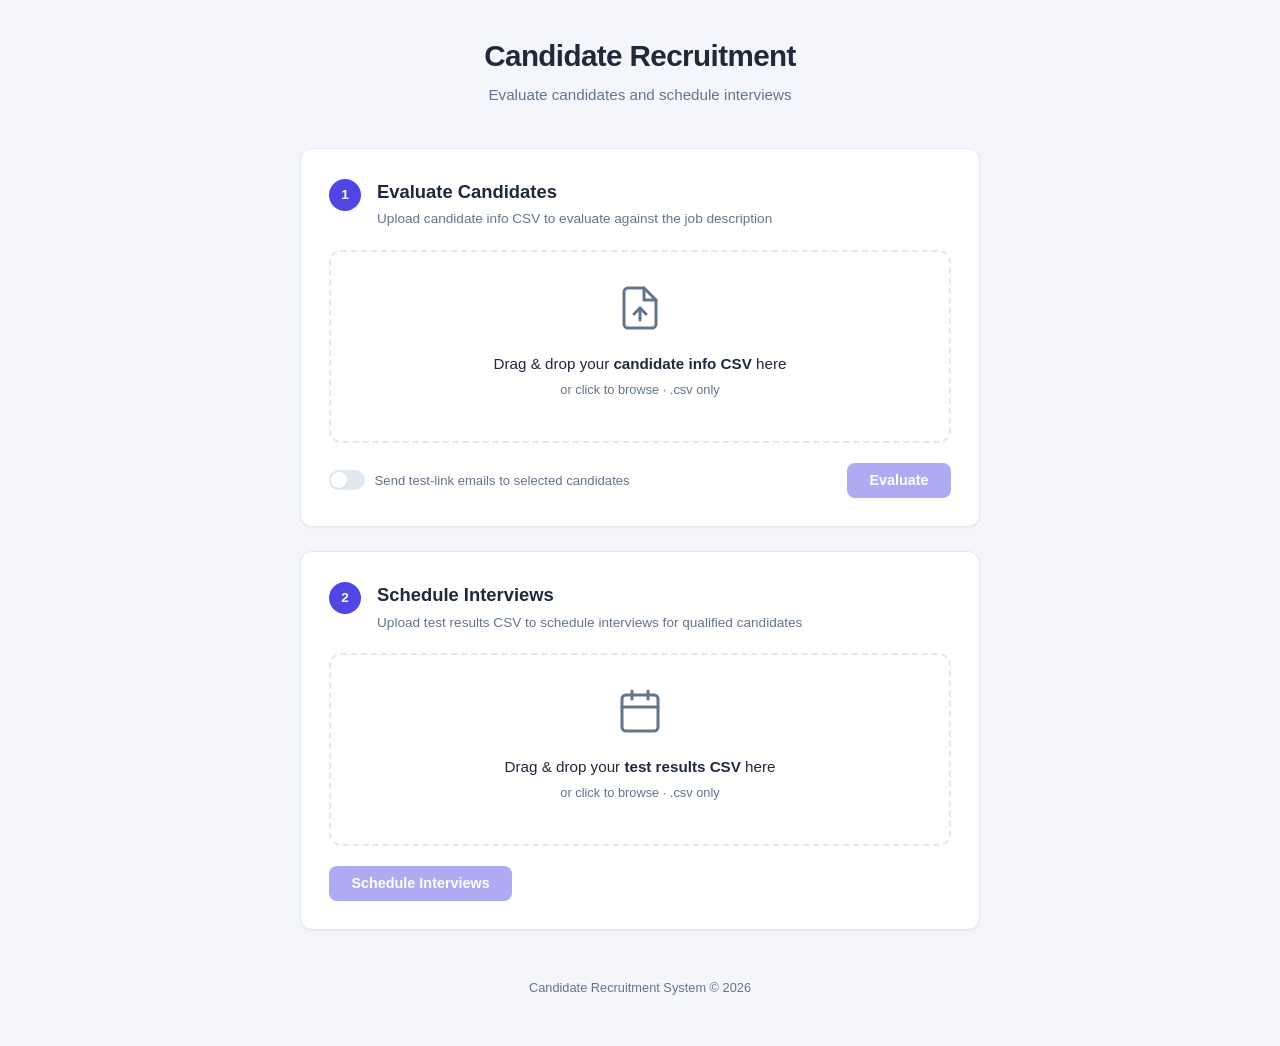
==== frontend/index.html @ cf0fe2b3 "Adding Frontend" ====
<!DOCTYPE html>
<html lang="en">

<head>
    <meta charset="UTF-8" />
    <meta name="viewport" content="width=device-width, initial-scale=1.0" />
    <title>Candidate Recruitment</title>
    <link rel="stylesheet" href="style.css" />
</head>

<body>
    <div class="container">
        <header>
            <h1>Candidate Recruitment</h1>
            <p class="subtitle">Evaluate candidates and schedule interviews</p>
        </header>

        <main>
            <!-- Step 1: Evaluate Candidates -->
            <section class="card" id="evaluate-section">
                <div class="card-header">
                    <span class="step-badge">1</span>
                    <div>
                        <h2>Evaluate Candidates</h2>
                        <p class="card-desc">Upload candidate info CSV to evaluate against the job description</p>
                    </div>
                </div>

                <div class="upload-area" id="evaluate-drop">
                    <input type="file" id="evaluate-file" accept=".csv" hidden />
                    <div class="upload-icon">
                        <svg width="48" height="48" viewBox="0 0 24 24" fill="none" stroke="currentColor"
                            stroke-width="1.5" stroke-linecap="round" stroke-linejoin="round">
                            <path d="M14 2H6a2 2 0 0 0-2 2v16a2 2 0 0 0 2 2h12a2 2 0 0 0 2-2V8z" />
                            <polyline points="14 2 14 8 20 8" />
                            <line x1="12" y1="18" x2="12" y2="12" />
                            <polyline points="9 15 12 12 15 15" />
                        </svg>
                    </div>
                    <p class="upload-text">Drag & drop your <strong>candidate info CSV</strong> here</p>
                    <p class="upload-hint">or click to browse &middot; .csv only</p>
                    <p class="file-name" id="evaluate-file-name"></p>
                </div>

                <div class="card-actions">
                    <label class="toggle-label">
                        <input type="checkbox" id="send-emails" />
                        <span class="toggle-switch"></span>
                        Send test-link emails to selected candidates
                    </label>
                    <button class="btn btn-primary" id="evaluate-btn" disabled>
                        <span class="btn-text">Evaluate</span>
                        <span class="btn-loader" hidden></span>
                    </button>
                </div>

                <div class="results" id="evaluate-results" hidden></div>
            </section>

            <!-- Step 2: Schedule Interviews -->
            <section class="card" id="schedule-section">
                <div class="card-header">
                    <span class="step-badge">2</span>
                    <div>
                        <h2>Schedule Interviews</h2>
                        <p class="card-desc">Upload test results CSV to schedule interviews for qualified candidates</p>
                    </div>
                </div>

                <div class="upload-area" id="schedule-drop">
                    <input type="file" id="schedule-file" accept=".csv" hidden />
                    <div class="upload-icon">
                        <svg width="48" height="48" viewBox="0 0 24 24" fill="none" stroke="currentColor"
                            stroke-width="1.5" stroke-linecap="round" stroke-linejoin="round">
                            <rect x="3" y="4" width="18" height="18" rx="2" ry="2" />
                            <line x1="16" y1="2" x2="16" y2="6" />
                            <line x1="8" y1="2" x2="8" y2="6" />
                            <line x1="3" y1="10" x2="21" y2="10" />
                        </svg>
                    </div>
                    <p class="upload-text">Drag & drop your <strong>test results CSV</strong> here</p>
                    <p class="upload-hint">or click to browse &middot; .csv only</p>
                    <p class="file-name" id="schedule-file-name"></p>
                </div>

                <div class="card-actions">
                    <button class="btn btn-primary" id="schedule-btn" disabled>
                        <span class="btn-text">Schedule Interviews</span>
                        <span class="btn-loader" hidden></span>
                    </button>
                </div>

                <div class="results" id="schedule-results" hidden></div>
            </section>
        </main>

        <footer>
            <p>Candidate Recruitment System &copy; 2026</p>
        </footer>
    </div>

    <script src="app.js"></script>
</body>

</html>
---- frontend/style.css ----
/* ── Reset & Base ─────────────────────────────────────────────────────────── */
*,
*::before,
*::after {
  margin: 0;
  padding: 0;
  box-sizing: border-box;
}

:root {
  --clr-bg: #f4f6fb;
  --clr-surface: #ffffff;
  --clr-primary: #4f46e5;
  --clr-primary-hover: #4338ca;
  --clr-primary-light: #eef2ff;
  --clr-text: #1e293b;
  --clr-text-muted: #64748b;
  --clr-border: #e2e8f0;
  --clr-success: #16a34a;
  --clr-success-bg: #f0fdf4;
  --clr-error: #dc2626;
  --clr-error-bg: #fef2f2;
  --clr-warning: #d97706;
  --clr-warning-bg: #fffbeb;
  --radius: 12px;
  --shadow-sm: 0 1px 2px rgba(0, 0, 0, 0.05);
  --shadow-md: 0 4px 12px rgba(0, 0, 0, 0.08);
  --shadow-lg: 0 8px 30px rgba(0, 0, 0, 0.1);
  --transition: 0.2s ease;
}

body {
  font-family: -apple-system, BlinkMacSystemFont, "Segoe UI", Roboto,
    "Helvetica Neue", Arial, sans-serif;
  background: var(--clr-bg);
  color: var(--clr-text);
  line-height: 1.6;
  min-height: 100vh;
}

/* ── Layout ──────────────────────────────────────────────────────────────── */
.container {
  max-width: 720px;
  margin: 0 auto;
  padding: 2rem 1.25rem 3rem;
}

header {
  text-align: center;
  margin-bottom: 2.5rem;
}

header h1 {
  font-size: 1.85rem;
  font-weight: 700;
  letter-spacing: -0.02em;
  color: var(--clr-text);
}

.subtitle {
  color: var(--clr-text-muted);
  font-size: 0.95rem;
  margin-top: 0.25rem;
}

footer {
  text-align: center;
  margin-top: 3rem;
  color: var(--clr-text-muted);
  font-size: 0.8rem;
}

/* ── Card ────────────────────────────────────────────────────────────────── */
.card {
  background: var(--clr-surface);
  border: 1px solid var(--clr-border);
  border-radius: var(--radius);
  padding: 1.75rem;
  margin-bottom: 1.5rem;
  box-shadow: var(--shadow-sm);
  transition: box-shadow var(--transition);
}

.card:hover {
  box-shadow: var(--shadow-md);
}

.card-header {
  display: flex;
  align-items: flex-start;
  gap: 1rem;
  margin-bottom: 1.25rem;
}

.step-badge {
  display: inline-flex;
  align-items: center;
  justify-content: center;
  width: 32px;
  height: 32px;
  border-radius: 50%;
  background: var(--clr-primary);
  color: #fff;
  font-size: 0.85rem;
  font-weight: 700;
  flex-shrink: 0;
  margin-top: 2px;
}

.card-header h2 {
  font-size: 1.15rem;
  font-weight: 600;
}

.card-desc {
  font-size: 0.85rem;
  color: var(--clr-text-muted);
  margin-top: 0.15rem;
}

/* ── Upload Area ─────────────────────────────────────────────────────────── */
.upload-area {
  border: 2px dashed var(--clr-border);
  border-radius: var(--radius);
  padding: 2rem 1.5rem;
  text-align: center;
  cursor: pointer;
  transition: border-color var(--transition), background var(--transition);
}

.upload-area:hover,
.upload-area.drag-over {
  border-color: var(--clr-primary);
  background: var(--clr-primary-light);
}

.upload-area.has-file {
  border-color: var(--clr-success);
  background: var(--clr-success-bg);
}

.upload-icon {
  color: var(--clr-text-muted);
  margin-bottom: 0.75rem;
  transition: color var(--transition);
}

.upload-area:hover .upload-icon,
.upload-area.drag-over .upload-icon {
  color: var(--clr-primary);
}

.upload-area.has-file .upload-icon {
  color: var(--clr-success);
}

.upload-text {
  font-size: 0.95rem;
  color: var(--clr-text);
}

.upload-hint {
  font-size: 0.8rem;
  color: var(--clr-text-muted);
  margin-top: 0.25rem;
}

.file-name {
  margin-top: 0.5rem;
  font-size: 0.85rem;
  font-weight: 600;
  color: var(--clr-success);
  word-break: break-all;
}

/* ── Actions ─────────────────────────────────────────────────────────────── */
.card-actions {
  display: flex;
  align-items: center;
  justify-content: space-between;
  margin-top: 1.25rem;
  gap: 1rem;
  flex-wrap: wrap;
}

/* ── Toggle Switch ───────────────────────────────────────────────────────── */
.toggle-label {
  display: inline-flex;
  align-items: center;
  gap: 0.6rem;
  font-size: 0.82rem;
  color: var(--clr-text-muted);
  cursor: pointer;
  user-select: none;
}

.toggle-label input {
  display: none;
}

.toggle-switch {
  position: relative;
  width: 36px;
  height: 20px;
  background: var(--clr-border);
  border-radius: 10px;
  flex-shrink: 0;
  transition: background var(--transition);
}

.toggle-switch::after {
  content: "";
  position: absolute;
  top: 2px;
  left: 2px;
  width: 16px;
  height: 16px;
  background: #fff;
  border-radius: 50%;
  transition: transform var(--transition);
  box-shadow: var(--shadow-sm);
}

.toggle-label input:checked + .toggle-switch {
  background: var(--clr-primary);
}

.toggle-label input:checked + .toggle-switch::after {
  transform: translateX(16px);
}

/* ── Button ──────────────────────────────────────────────────────────────── */
.btn {
  display: inline-flex;
  align-items: center;
  gap: 0.5rem;
  padding: 0.6rem 1.4rem;
  font-size: 0.9rem;
  font-weight: 600;
  border: none;
  border-radius: 8px;
  cursor: pointer;
  transition: background var(--transition), opacity var(--transition);
  flex-shrink: 0;
}

.btn-primary {
  background: var(--clr-primary);
  color: #fff;
}

.btn-primary:hover:not(:disabled) {
  background: var(--clr-primary-hover);
}

.btn:disabled {
  opacity: 0.45;
  cursor: not-allowed;
}

.btn-loader {
  width: 16px;
  height: 16px;
  border: 2px solid rgba(255, 255, 255, 0.3);
  border-top-color: #fff;
  border-radius: 50%;
  animation: spin 0.6s linear infinite;
}

@keyframes spin {
  to { transform: rotate(360deg); }
}

/* ── Results ─────────────────────────────────────────────────────────────── */
.results {
  margin-top: 1.5rem;
  border-top: 1px solid var(--clr-border);
  padding-top: 1.25rem;
}

.results-summary {
  display: flex;
  gap: 0.75rem;
  flex-wrap: wrap;
  margin-bottom: 1rem;
}

.stat {
  display: flex;
  align-items: center;
  gap: 0.4rem;
  padding: 0.35rem 0.75rem;
  border-radius: 20px;
  font-size: 0.8rem;
  font-weight: 600;
}

.stat--total {
  background: var(--clr-primary-light);
  color: var(--clr-primary);
}

.stat--success {
  background: var(--clr-success-bg);
  color: var(--clr-success);
}

.stat--error {
  background: var(--clr-error-bg);
  color: var(--clr-error);
}

.stat--warning {
  background: var(--clr-warning-bg);
  color: var(--clr-warning);
}

/* ── Result Table ────────────────────────────────────────────────────────── */
.result-table-wrap {
  overflow-x: auto;
  margin-top: 0.75rem;
}

.result-table {
  width: 100%;
  border-collapse: collapse;
  font-size: 0.82rem;
}

.result-table th,
.result-table td {
  text-align: left;
  padding: 0.55rem 0.75rem;
  border-bottom: 1px solid var(--clr-border);
}

.result-table th {
  font-weight: 600;
  color: var(--clr-text-muted);
  font-size: 0.75rem;
  text-transform: uppercase;
  letter-spacing: 0.04em;
  background: var(--clr-bg);
  position: sticky;
  top: 0;
}

.result-table tbody tr:hover {
  background: var(--clr-primary-light);
}

.badge {
  display: inline-block;
  padding: 0.15rem 0.55rem;
  border-radius: 10px;
  font-size: 0.72rem;
  font-weight: 700;
  text-transform: uppercase;
  letter-spacing: 0.03em;
}

.badge--yes { background: var(--clr-success-bg); color: var(--clr-success); }
.badge--no  { background: var(--clr-error-bg); color: var(--clr-error); }
.badge--err { background: var(--clr-warning-bg); color: var(--clr-warning); }

/* ── Error Banner ────────────────────────────────────────────────────────── */
.error-banner {
  background: var(--clr-error-bg);
  color: var(--clr-error);
  padding: 0.75rem 1rem;
  border-radius: 8px;
  font-size: 0.85rem;
  font-weight: 500;
}

/* ── Responsive ──────────────────────────────────────────────────────────── */
@media (max-width: 520px) {
  .container { padding: 1.25rem 1rem 2rem; }
  header h1  { font-size: 1.4rem; }
  .card      { padding: 1.25rem; }
  .card-actions {
    flex-direction: column;
    align-items: stretch;
  }
  .btn { justify-content: center; }
}
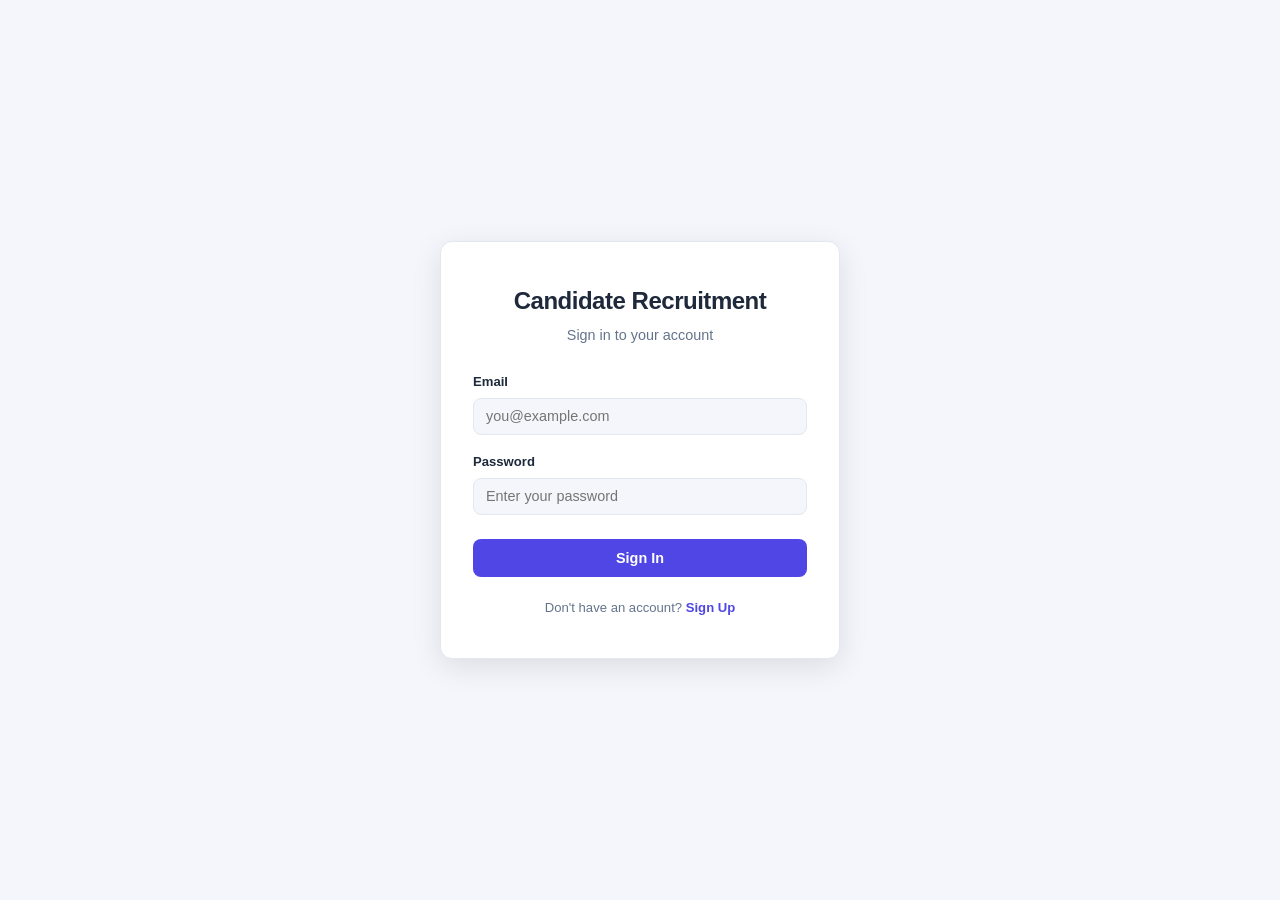
==== commit d073ca03: "Updated Frontend for Authentication" ====
--- a/frontend/index.html
+++ b/frontend/index.html
@@ -11,11 +11,50 @@
 <body>
     <div class="container">
         <header>
-            <h1>Candidate Recruitment</h1>
-            <p class="subtitle">Evaluate candidates and schedule interviews</p>
+            <div class="header-bar">
+                <div>
+                    <h1>Candidate Recruitment</h1>
+                    <p class="subtitle">Evaluate candidates and schedule interviews</p>
+                </div>
+                <div class="user-info">
+                    <span class="user-email" id="user-email"></span>
+                    <button class="btn-logout" id="logout-btn">Sign Out</button>
+                </div>
+            </div>
         </header>
 
         <main>
+            <!-- Dashboard -->
+            <section class="dashboard">
+                <h2 class="dashboard-title">Recruiter Dashboard</h2>
+                <div class="metrics-grid">
+                    <div class="metric-card">
+                        <span class="metric-value">128</span>
+                        <span class="metric-label">Total Applicants</span>
+                    </div>
+                    <div class="metric-card metric--success">
+                        <span class="metric-value">42</span>
+                        <span class="metric-label">Shortlisted</span>
+                    </div>
+                    <div class="metric-card metric--warning">
+                        <span class="metric-value">18</span>
+                        <span class="metric-label">Interviews Scheduled</span>
+                    </div>
+                    <div class="metric-card metric--error">
+                        <span class="metric-value">86</span>
+                        <span class="metric-label">Rejected</span>
+                    </div>
+                    <div class="metric-card metric--info">
+                        <span class="metric-value">67%</span>
+                        <span class="metric-label">Rejection Rate</span>
+                    </div>
+                    <div class="metric-card metric--primary">
+                        <span class="metric-value">5</span>
+                        <span class="metric-label">Offers Extended</span>
+                    </div>
+                </div>
+            </section>
+
             <!-- Step 1: Evaluate Candidates -->
             <section class="card" id="evaluate-section">
                 <div class="card-header">
@@ -43,11 +82,6 @@
                 </div>
 
                 <div class="card-actions">
-                    <label class="toggle-label">
-                        <input type="checkbox" id="send-emails" />
-                        <span class="toggle-switch"></span>
-                        Send test-link emails to selected candidates
-                    </label>
                     <button class="btn btn-primary" id="evaluate-btn" disabled>
                         <span class="btn-text">Evaluate</span>
                         <span class="btn-loader" hidden></span>
--- a/frontend/style.css
+++ b/frontend/style.css
@@ -70,6 +70,72 @@
   font-size: 0.8rem;
 }
 
+/* ── Dashboard ────────────────────────────────────────────────────────────── */
+.dashboard {
+  background: var(--clr-surface);
+  border: 1px solid var(--clr-border);
+  border-radius: var(--radius);
+  padding: 1.75rem;
+  margin-bottom: 1.5rem;
+  box-shadow: var(--shadow-sm);
+}
+
+.dashboard-title {
+  font-size: 1.1rem;
+  font-weight: 600;
+  margin-bottom: 1.25rem;
+  color: var(--clr-text);
+}
+
+.metrics-grid {
+  display: grid;
+  grid-template-columns: repeat(3, 1fr);
+  gap: 0.75rem;
+}
+
+.metric-card {
+  background: var(--clr-bg);
+  border: 1px solid var(--clr-border);
+  border-radius: 10px;
+  padding: 1.1rem 1rem;
+  text-align: center;
+  transition: transform var(--transition), box-shadow var(--transition);
+}
+
+.metric-card:hover {
+  transform: translateY(-2px);
+  box-shadow: var(--shadow-md);
+}
+
+.metric-value {
+  display: block;
+  font-size: 1.6rem;
+  font-weight: 700;
+  line-height: 1.2;
+}
+
+.metric-label {
+  display: block;
+  font-size: 0.75rem;
+  color: var(--clr-text-muted);
+  margin-top: 0.3rem;
+  text-transform: uppercase;
+  letter-spacing: 0.04em;
+  font-weight: 500;
+}
+
+.metric--success .metric-value { color: var(--clr-success); }
+.metric--error   .metric-value { color: var(--clr-error); }
+.metric--warning .metric-value { color: var(--clr-warning); }
+.metric--info    .metric-value { color: #6366f1; }
+.metric--primary .metric-value { color: var(--clr-primary); }
+
+.metric--success { border-left: 3px solid var(--clr-success); }
+.metric--error   { border-left: 3px solid var(--clr-error); }
+.metric--warning { border-left: 3px solid var(--clr-warning); }
+.metric--info    { border-left: 3px solid #6366f1; }
+.metric--primary { border-left: 3px solid var(--clr-primary); }
+
 /* ── Card ────────────────────────────────────────────────────────────────── */
 .card {
   background: var(--clr-surface);
@@ -373,6 +439,140 @@
   font-weight: 500;
 }
 
+/* ── Auth Page ────────────────────────────────────────────────────────────── */
+.auth-wrapper {
+  min-height: 100vh;
+  display: flex;
+  align-items: center;
+  justify-content: center;
+  padding: 1.5rem;
+}
+
+.auth-card {
+  background: var(--clr-surface);
+  border: 1px solid var(--clr-border);
+  border-radius: var(--radius);
+  padding: 2.5rem 2rem;
+  width: 100%;
+  max-width: 400px;
+  box-shadow: var(--shadow-lg);
+}
+
+.auth-title {
+  font-size: 1.5rem;
+  font-weight: 700;
+  text-align: center;
+  letter-spacing: -0.02em;
+  margin-bottom: 0.25rem;
+}
+
+.auth-subtitle {
+  text-align: center;
+  font-size: 0.9rem;
+  color: var(--clr-text-muted);
+  margin-bottom: 1.5rem;
+}
+
+.form-group {
+  margin-bottom: 1rem;
+}
+
+.form-group label {
+  display: block;
+  font-size: 0.82rem;
+  font-weight: 600;
+  color: var(--clr-text);
+  margin-bottom: 0.35rem;
+}
+
+.form-group input {
+  width: 100%;
+  padding: 0.6rem 0.75rem;
+  font-size: 0.9rem;
+  border: 1px solid var(--clr-border);
+  border-radius: 8px;
+  background: var(--clr-bg);
+  color: var(--clr-text);
+  outline: none;
+  transition: border-color var(--transition), box-shadow var(--transition);
+}
+
+.form-group input:focus {
+  border-color: var(--clr-primary);
+  box-shadow: 0 0 0 3px rgba(79, 70, 229, 0.12);
+}
+
+.auth-btn {
+  width: 100%;
+  justify-content: center;
+  margin-top: 0.5rem;
+  padding: 0.7rem;
+}
+
+.auth-error {
+  background: var(--clr-error-bg);
+  color: var(--clr-error);
+  padding: 0.6rem 0.85rem;
+  border-radius: 8px;
+  font-size: 0.82rem;
+  font-weight: 500;
+  margin-bottom: 1rem;
+  text-align: center;
+}
+
+.auth-toggle {
+  text-align: center;
+  margin-top: 1.25rem;
+  font-size: 0.82rem;
+  color: var(--clr-text-muted);
+}
+
+.auth-toggle a {
+  color: var(--clr-primary);
+  font-weight: 600;
+  text-decoration: none;
+}
+
+.auth-toggle a:hover {
+  text-decoration: underline;
+}
+
+/* ── Header bar with logout ──────────────────────────────────────────────── */
+.header-bar {
+  display: flex;
+  align-items: center;
+  justify-content: space-between;
+}
+
+.user-info {
+  display: flex;
+  align-items: center;
+  gap: 0.75rem;
+}
+
+.user-email {
+  font-size: 0.82rem;
+  color: var(--clr-text-muted);
+}
+
+.btn-logout {
+  background: none;
+  border: 1px solid var(--clr-border);
+  color: var(--clr-text-muted);
+  padding: 0.35rem 0.85rem;
+  font-size: 0.78rem;
+  font-weight: 600;
+  border-radius: 6px;
+  cursor: pointer;
+  transition: background var(--transition), color var(--transition);
+}
+
+.btn-logout:hover {
+  background: var(--clr-error-bg);
+  color: var(--clr-error);
+  border-color: var(--clr-error);
+}
+
 /* ── Responsive ──────────────────────────────────────────────────────────── */
 @media (max-width: 520px) {
   .container { padding: 1.25rem 1rem 2rem; }
@@ -383,4 +583,7 @@
     align-items: stretch;
   }
   .btn { justify-content: center; }
-}
+  .metrics-grid { grid-template-columns: repeat(2, 1fr); }
+  .auth-card { padding: 1.75rem 1.25rem; }
+  .header-bar { flex-direction: column; gap: 0.5rem; }
+}
